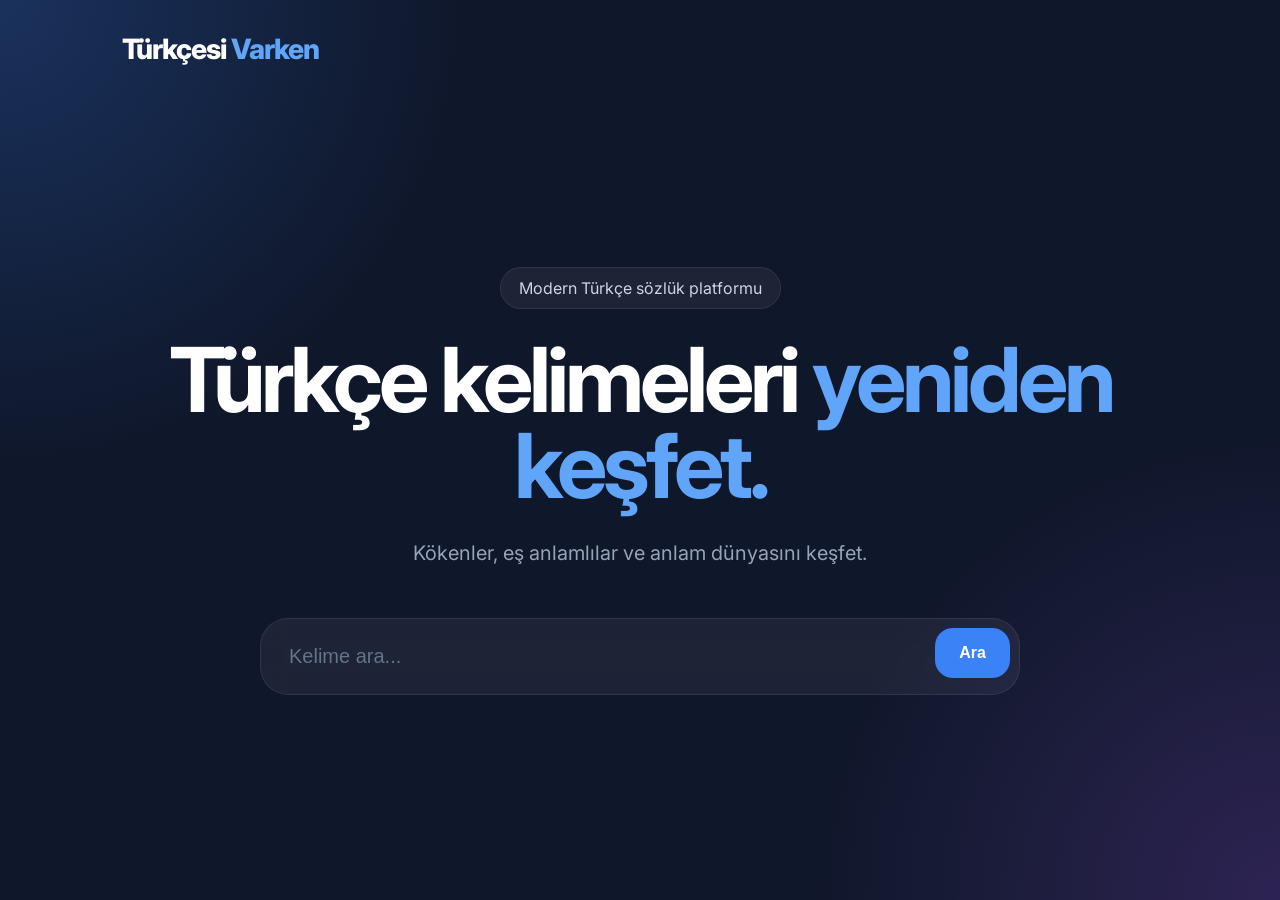
==== src/main/resources/static/index.html @ d7effc25 "Version 0.0.1" ====
<!DOCTYPE html>
<html lang="tr">
<head>
    <meta charset="UTF-8" />
    <meta name="viewport" content="width=device-width, initial-scale=1.0" />
    <title>Türkçesi Varken</title>

    <link rel="preconnect" href="https://fonts.googleapis.com">
    <link rel="preconnect" href="https://fonts.gstatic.com" crossorigin>

    <link
            href="https://fonts.googleapis.com/css2?family=Inter:wght@400;500;600;700;800&display=swap"
            rel="stylesheet"
    >

    <style>

        * {
            margin: 0;
            padding: 0;
            box-sizing: border-box;
        }

        body {
            font-family: 'Inter', sans-serif;
            background: #0f172a;
            color: white;
            min-height: 100vh;
        }

        .background {
            position: fixed;
            inset: 0;
            z-index: -1;

            background:
                    radial-gradient(circle at top left, rgba(59,130,246,0.25), transparent 30%),
                    radial-gradient(circle at bottom right, rgba(168,85,247,0.2), transparent 30%),
                    #0f172a;
        }

        .container {
            width: 100%;
            max-width: 1100px;
            margin: 0 auto;
            padding: 32px;
        }

        .navbar {
            margin-bottom: 100px;
        }

        .logo {
            font-size: 28px;
            font-weight: 800;
            letter-spacing: -1px;
        }

        .logo span {
            color: #60a5fa;
        }

        .hero {
            display: flex;
            flex-direction: column;
            align-items: center;
            justify-content: center;
            text-align: center;
            min-height: 70vh;
        }

        .badge {
            padding: 10px 18px;
            border-radius: 999px;
            background: rgba(255,255,255,0.06);
            border: 1px solid rgba(255,255,255,0.08);
            color: #cbd5e1;
            margin-bottom: 28px;
        }

        h1 {
            font-size: clamp(52px, 7vw, 92px);
            line-height: 0.95;
            letter-spacing: -4px;
            margin-bottom: 28px;
        }

        .highlight {
            color: #60a5fa;
        }

        .description {
            max-width: 720px;
            color: #94a3b8;
            font-size: 20px;
            line-height: 1.7;
            margin-bottom: 48px;
        }

        .search-wrapper {
            width: 100%;
            max-width: 760px;
            position: relative;
        }

        .search-box {
            width: 100%;
            border: none;
            outline: none;

            background: rgba(255,255,255,0.06);
            border: 1px solid rgba(255,255,255,0.08);

            border-radius: 28px;

            padding: 26px 180px 26px 28px;

            color: white;
            font-size: 20px;

            backdrop-filter: blur(12px);

            transition: 0.2s ease;
        }

        .search-box:focus {
            border-color: #60a5fa;
            box-shadow: 0 0 0 6px rgba(96,165,250,0.12);
        }

        .search-box::placeholder {
            color: #64748b;
        }

        .search-button {
            position: absolute;
            top: 10px;
            right: 10px;

            border: none;
            cursor: pointer;

            background: #3b82f6;
            color: white;

            padding: 16px 24px;

            border-radius: 18px;

            font-size: 16px;
            font-weight: 700;

            transition: 0.2s ease;
        }

        .search-button:hover {
            background: #2563eb;
        }

        .word-page {
            display: none;
            padding-top: 40px;
        }

        .back-button {
            display: inline-flex;
            margin-bottom: 24px;
            text-decoration: none;
            color: #94a3b8;
            font-weight: 600;
        }

        .word-card {
            background: rgba(255,255,255,0.05);
            border: 1px solid rgba(255,255,255,0.08);
            border-radius: 32px;
            padding: 42px;
            backdrop-filter: blur(14px);
        }

        .word-header {
            display: flex;
            justify-content: space-between;
            align-items: center;
            gap: 16px;
            flex-wrap: wrap;
            margin-bottom: 28px;
        }

        .word-title {
            font-size: 58px;
            font-weight: 800;
            letter-spacing: -2px;
        }

        .tdk-badge {
            padding: 10px 18px;
            border-radius: 999px;

            background: rgba(34,197,94,0.12);
            border: 1px solid rgba(34,197,94,0.3);

            color: #4ade80;
            font-weight: 700;
        }

        .word-definition {
            font-size: 22px;
            line-height: 1.8;
            color: #e2e8f0;
            margin-bottom: 36px;
        }

        .meta-grid {
            display: grid;
            grid-template-columns: repeat(auto-fit, minmax(220px, 1fr));
            gap: 20px;
            margin-bottom: 40px;
        }

        .meta-card {
            background: rgba(255,255,255,0.04);
            border: 1px solid rgba(255,255,255,0.06);
            border-radius: 22px;
            padding: 22px;
        }

        .meta-label {
            color: #64748b;
            font-size: 13px;
            text-transform: uppercase;
            letter-spacing: 1px;
            margin-bottom: 8px;
        }

        .meta-value {
            font-size: 18px;
            font-weight: 600;
        }

        .section {
            margin-top: 32px;
        }

        .section-title {
            font-size: 22px;
            margin-bottom: 18px;
        }

        .pill-list {
            display: flex;
            flex-direction: column;
            gap: 12px;
        }
        .pill {
            padding: 12px 18px;
            border-radius: 999px;

            background: rgba(255,255,255,0.06);
            border: 1px solid rgba(255,255,255,0.08);

            color: #e2e8f0;
            text-decoration: none;

            transition: 0.2s ease;
        }

        .pill:hover {
            background: rgba(96,165,250,0.15);
            border-color: rgba(96,165,250,0.4);
        }

        .empty-text {
            color: #64748b;
        }

        @media(max-width: 768px) {

            .container {
                padding: 24px;
            }

            h1 {
                letter-spacing: -2px;
            }

            .search-box {
                padding-right: 24px;
                font-size: 18px;
            }

            .search-button {
                position: static;
                width: 100%;
                margin-top: 14px;
            }

            .word-title {
                font-size: 42px;
            }

        }

    </style>
</head>
<body>

<div class="background"></div>

<div class="container">

    <div class="navbar">
        <div class="logo">
            Türkçesi <span>Varken</span>
        </div>
    </div>

    <!-- HOME -->

    <section class="hero" id="homePage">

        <div class="badge">
            Modern Türkçe sözlük platformu
        </div>

        <h1>
            Türkçe kelimeleri
            <span class="highlight">yeniden keşfet.</span>
        </h1>

        <p class="description">
            Kökenler, eş anlamlılar ve anlam dünyasını keşfet.
        </p>

        <div class="search-wrapper">

            <input
                    id="searchInput"
                    class="search-box"
                    type="text"
                    placeholder="Kelime ara..."
            />

            <button class="search-button" onclick="searchWord()">
                Ara
            </button>

        </div>

    </section>

    <!-- WORD PAGE -->

    <section class="word-page" id="wordPage">

        <a href="#" class="back-button" onclick="goHome()">
            ← Ana sayfaya dön
        </a>

        <div class="word-card">

            <div class="word-header">

                <div class="word-title" id="wordTitle">
                    beden
                </div>

                <div class="tdk-badge" id="tdkBadge">
                    ✓ TDK Onaylı
                </div>

            </div>

            <div class="word-definition" id="wordDefinition">
                İnsan vücudu.
            </div>

            <div class="meta-grid">

                <div class="meta-card">
                    <div class="meta-label">Köken</div>
                    <div class="meta-value" id="wordOrigin">Arapça</div>
                </div>

                <div class="meta-card">
                    <div class="meta-label">Kategori</div>
                    <div class="meta-value" id="wordCategory">Doğa</div>
                </div>

                <div class="meta-card">
                    <div class="meta-label">Puan</div>

                    <div class="meta-value" id="wordRating"></div>
                </div>

            </div>

            <div class="section">

                <div class="section-title">
                    Eş anlamlılar
                </div>

                <div class="pill-list" id="synonymList"></div>

            </div>

            <div class="section">

                <div class="section-title">
                    Benzer sözcükler
                </div>

                <div class="pill-list" id="similarList"></div>

            </div>

            <div class="section">

                <div class="section-title">
                    Notlar
                </div>

                <div
                        class="word-definition"
                        id="wordNotes"
                        style="font-size:18px; color:#cbd5e1; margin-bottom:0;"
                >
                    -
                </div>

            </div>

        </div>

    </section>

</div>

<script>

    async function searchWord() {

        const value = document
            .getElementById("searchInput")
            .value
            .trim()
            .toLowerCase();

        if (!value) {
            return;
        }

        await openWord(value);

    }

    async function openWord(slug) {

        try {

            const response = await fetch(`/words/${slug}`);

            if (!response.ok) {
                alert("Kelime bulunamadı.");
                return;
            }

            const word = await response.json();

            document.getElementById("homePage").style.display = "none";
            document.getElementById("wordPage").style.display = "block";

            document.getElementById("wordTitle").innerText =
                word.name;

            document.getElementById("wordDefinition").innerText =
                word.definition || "-";

            document.getElementById("wordOrigin").innerText =
                word.origin || "-";

            document.getElementById("wordCategory").innerText =
                word.category?.name || "Diğer";

            const rating = word.rating || 0;

            let stars = "";

            for (let i = 0; i < rating; i++) {
                stars += "⭐";
            }

            document.getElementById("wordRating").innerText =
                `${stars} (${rating}/5)`;

            document.getElementById("wordNotes").innerText =
                word.notes || "-";

            const tdkBadge =
                document.getElementById("tdkBadge");

            tdkBadge.style.display =
                word.tdk ? "inline-flex" : "none";

            // SYNONYMS

            const synonymList =
                document.getElementById("synonymList");

            synonymList.innerHTML = "";

            if (
                word.synonyms &&
                word.synonyms.length > 0
            ) {

                word.synonyms
                    .sort((a, b) => b.rating - a.rating)
                    .forEach(synonym => {

                        let synonymStars = "";

                        for (let i = 0; i < synonym.rating; i++) {
                            synonymStars += "⭐";
                        }

                        synonymList.innerHTML += `
                                <a
                                    href="#"
                                    class="pill"
                                    onclick="openWord('${synonym.slug}')"
                                >
                                    ${synonym.name} ${synonymStars}
                                </a>
                            `;

                    });

            } else {

                synonymList.innerHTML =
                    `<div class="empty-text">
                        Henüz eş anlamlı kelime eklenmedi.
                    </div>`;

            }

            // SIMILAR WORDS

            const similarList =
                document.getElementById("similarList");

            similarList.innerHTML = "";

            if (
                word.similarWords &&
                word.similarWords.length > 0
            ) {

                word.similarWords.forEach(similar => {

                    similarList.innerHTML += `
                        <a
                            href="#"
                            class="pill"
                            onclick="openWord('${similar.slug}')"
                        >
                            ${similar.name}
                        </a>
                    `;

                });

            } else {

                similarList.innerHTML =
                    `<div class="empty-text">
                        Henüz benzer sözcük eklenmedi.
                    </div>`;

            }

        } catch (e) {

            console.error(e);

            alert("Bir hata oluştu.");

        }

    }

    function goHome() {

        document.getElementById("homePage").style.display = "flex";

        document.getElementById("wordPage").style.display = "none";

    }

</script>

</body>
</html>
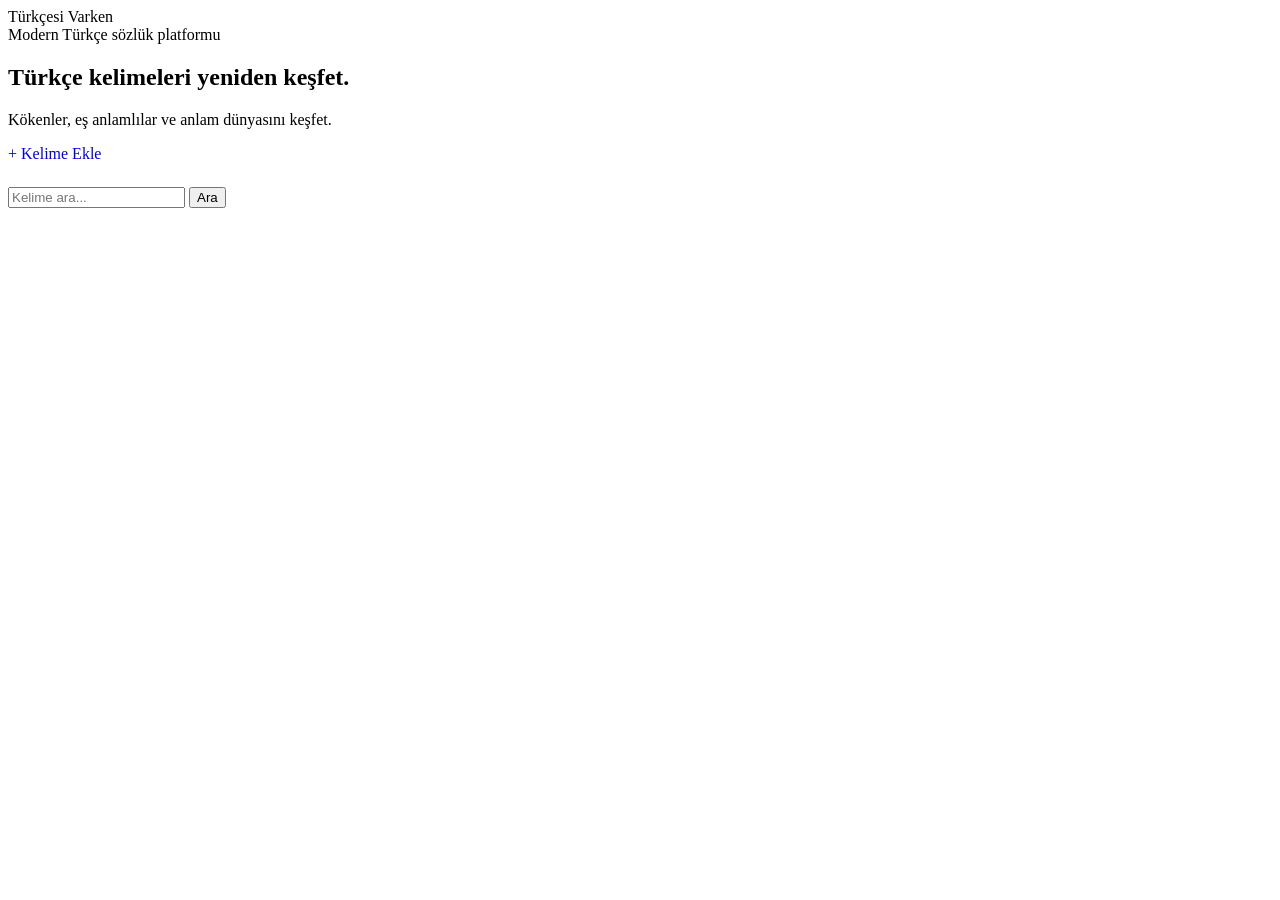
==== commit 6fd4bc7e: "CRUD operations" ====
--- a/src/main/resources/static/index.html
+++ b/src/main/resources/static/index.html
@@ -3,9 +3,13 @@
 <head>
     <meta charset="UTF-8" />
     <meta name="viewport" content="width=device-width, initial-scale=1.0" />
+
     <title>Türkçesi Varken</title>
 
+    <link rel="stylesheet" href="/css/style.css">
+
     <link rel="preconnect" href="https://fonts.googleapis.com">
+
     <link rel="preconnect" href="https://fonts.gstatic.com" crossorigin>
 
     <link
@@ -13,295 +17,6 @@
             rel="stylesheet"
     >
 
-    <style>
-
-        * {
-            margin: 0;
-            padding: 0;
-            box-sizing: border-box;
-        }
-
-        body {
-            font-family: 'Inter', sans-serif;
-            background: #0f172a;
-            color: white;
-            min-height: 100vh;
-        }
-
-        .background {
-            position: fixed;
-            inset: 0;
-            z-index: -1;
-
-            background:
-                    radial-gradient(circle at top left, rgba(59,130,246,0.25), transparent 30%),
-                    radial-gradient(circle at bottom right, rgba(168,85,247,0.2), transparent 30%),
-                    #0f172a;
-        }
-
-        .container {
-            width: 100%;
-            max-width: 1100px;
-            margin: 0 auto;
-            padding: 32px;
-        }
-
-        .navbar {
-            margin-bottom: 100px;
-        }
-
-        .logo {
-            font-size: 28px;
-            font-weight: 800;
-            letter-spacing: -1px;
-        }
-
-        .logo span {
-            color: #60a5fa;
-        }
-
-        .hero {
-            display: flex;
-            flex-direction: column;
-            align-items: center;
-            justify-content: center;
-            text-align: center;
-            min-height: 70vh;
-        }
-
-        .badge {
-            padding: 10px 18px;
-            border-radius: 999px;
-            background: rgba(255,255,255,0.06);
-            border: 1px solid rgba(255,255,255,0.08);
-            color: #cbd5e1;
-            margin-bottom: 28px;
-        }
-
-        h1 {
-            font-size: clamp(52px, 7vw, 92px);
-            line-height: 0.95;
-            letter-spacing: -4px;
-            margin-bottom: 28px;
-        }
-
-        .highlight {
-            color: #60a5fa;
-        }
-
-        .description {
-            max-width: 720px;
-            color: #94a3b8;
-            font-size: 20px;
-            line-height: 1.7;
-            margin-bottom: 48px;
-        }
-
-        .search-wrapper {
-            width: 100%;
-            max-width: 760px;
-            position: relative;
-        }
-
-        .search-box {
-            width: 100%;
-            border: none;
-            outline: none;
-
-            background: rgba(255,255,255,0.06);
-            border: 1px solid rgba(255,255,255,0.08);
-
-            border-radius: 28px;
-
-            padding: 26px 180px 26px 28px;
-
-            color: white;
-            font-size: 20px;
-
-            backdrop-filter: blur(12px);
-
-            transition: 0.2s ease;
-        }
-
-        .search-box:focus {
-            border-color: #60a5fa;
-            box-shadow: 0 0 0 6px rgba(96,165,250,0.12);
-        }
-
-        .search-box::placeholder {
-            color: #64748b;
-        }
-
-        .search-button {
-            position: absolute;
-            top: 10px;
-            right: 10px;
-
-            border: none;
-            cursor: pointer;
-
-            background: #3b82f6;
-            color: white;
-
-            padding: 16px 24px;
-
-            border-radius: 18px;
-
-            font-size: 16px;
-            font-weight: 700;
-
-            transition: 0.2s ease;
-        }
-
-        .search-button:hover {
-            background: #2563eb;
-        }
-
-        .word-page {
-            display: none;
-            padding-top: 40px;
-        }
-
-        .back-button {
-            display: inline-flex;
-            margin-bottom: 24px;
-            text-decoration: none;
-            color: #94a3b8;
-            font-weight: 600;
-        }
-
-        .word-card {
-            background: rgba(255,255,255,0.05);
-            border: 1px solid rgba(255,255,255,0.08);
-            border-radius: 32px;
-            padding: 42px;
-            backdrop-filter: blur(14px);
-        }
-
-        .word-header {
-            display: flex;
-            justify-content: space-between;
-            align-items: center;
-            gap: 16px;
-            flex-wrap: wrap;
-            margin-bottom: 28px;
-        }
-
-        .word-title {
-            font-size: 58px;
-            font-weight: 800;
-            letter-spacing: -2px;
-        }
-
-        .tdk-badge {
-            padding: 10px 18px;
-            border-radius: 999px;
-
-            background: rgba(34,197,94,0.12);
-            border: 1px solid rgba(34,197,94,0.3);
-
-            color: #4ade80;
-            font-weight: 700;
-        }
-
-        .word-definition {
-            font-size: 22px;
-            line-height: 1.8;
-            color: #e2e8f0;
-            margin-bottom: 36px;
-        }
-
-        .meta-grid {
-            display: grid;
-            grid-template-columns: repeat(auto-fit, minmax(220px, 1fr));
-            gap: 20px;
-            margin-bottom: 40px;
-        }
-
-        .meta-card {
-            background: rgba(255,255,255,0.04);
-            border: 1px solid rgba(255,255,255,0.06);
-            border-radius: 22px;
-            padding: 22px;
-        }
-
-        .meta-label {
-            color: #64748b;
-            font-size: 13px;
-            text-transform: uppercase;
-            letter-spacing: 1px;
-            margin-bottom: 8px;
-        }
-
-        .meta-value {
-            font-size: 18px;
-            font-weight: 600;
-        }
-
-        .section {
-            margin-top: 32px;
-        }
-
-        .section-title {
-            font-size: 22px;
-            margin-bottom: 18px;
-        }
-
-        .pill-list {
-            display: flex;
-            flex-direction: column;
-            gap: 12px;
-        }
-        .pill {
-            padding: 12px 18px;
-            border-radius: 999px;
-
-            background: rgba(255,255,255,0.06);
-            border: 1px solid rgba(255,255,255,0.08);
-
-            color: #e2e8f0;
-            text-decoration: none;
-
-            transition: 0.2s ease;
-        }
-
-        .pill:hover {
-            background: rgba(96,165,250,0.15);
-            border-color: rgba(96,165,250,0.4);
-        }
-
-        .empty-text {
-            color: #64748b;
-        }
-
-        @media(max-width: 768px) {
-
-            .container {
-                padding: 24px;
-            }
-
-            h1 {
-                letter-spacing: -2px;
-            }
-
-            .search-box {
-                padding-right: 24px;
-                font-size: 18px;
-            }
-
-            .search-button {
-                position: static;
-                width: 100%;
-                margin-top: 14px;
-            }
-
-            .word-title {
-                font-size: 42px;
-            }
-
-        }
-
-    </style>
 </head>
 <body>
 
@@ -310,14 +25,14 @@
 <div class="container">
 
     <div class="navbar">
+
         <div class="logo">
             Türkçesi <span>Varken</span>
         </div>
+
     </div>
 
-    <!-- HOME -->
-
-    <section class="hero" id="homePage">
+    <section class="hero">
 
         <div class="badge">
             Modern Türkçe sözlük platformu
@@ -325,23 +40,47 @@
 
         <h1>
             Türkçe kelimeleri
-            <span class="highlight">yeniden keşfet.</span>
+            <span class="highlight">
+                yeniden keşfet.
+            </span>
         </h1>
 
         <p class="description">
             Kökenler, eş anlamlılar ve anlam dünyasını keşfet.
         </p>
 
+        <a
+                href="/admin/create.html"
+
+                class="search-button"
+
+                style="
+                    position:static;
+                    text-decoration:none;
+                    display:inline-flex;
+                    margin-bottom:24px;
+                "
+        >
+            + Kelime Ekle
+        </a>
+
         <div class="search-wrapper">
 
             <input
                     id="searchInput"
+
                     class="search-box"
+
                     type="text"
+
                     placeholder="Kelime ara..."
             />
 
-            <button class="search-button" onclick="searchWord()">
+            <button
+                    class="search-button"
+
+                    onclick="searchWord()"
+            >
                 Ara
             </button>
 
@@ -349,257 +88,10 @@
 
     </section>
 
-    <!-- WORD PAGE -->
-
-    <section class="word-page" id="wordPage">
-
-        <a href="#" class="back-button" onclick="goHome()">
-            ← Ana sayfaya dön
-        </a>
-
-        <div class="word-card">
-
-            <div class="word-header">
-
-                <div class="word-title" id="wordTitle">
-                    beden
-                </div>
-
-                <div class="tdk-badge" id="tdkBadge">
-                    ✓ TDK Onaylı
-                </div>
-
-            </div>
-
-            <div class="word-definition" id="wordDefinition">
-                İnsan vücudu.
-            </div>
-
-            <div class="meta-grid">
-
-                <div class="meta-card">
-                    <div class="meta-label">Köken</div>
-                    <div class="meta-value" id="wordOrigin">Arapça</div>
-                </div>
-
-                <div class="meta-card">
-                    <div class="meta-label">Kategori</div>
-                    <div class="meta-value" id="wordCategory">Doğa</div>
-                </div>
-
-                <div class="meta-card">
-                    <div class="meta-label">Puan</div>
-
-                    <div class="meta-value" id="wordRating"></div>
-                </div>
-
-            </div>
-
-            <div class="section">
-
-                <div class="section-title">
-                    Eş anlamlılar
-                </div>
-
-                <div class="pill-list" id="synonymList"></div>
-
-            </div>
-
-            <div class="section">
-
-                <div class="section-title">
-                    Benzer sözcükler
-                </div>
-
-                <div class="pill-list" id="similarList"></div>
-
-            </div>
-
-            <div class="section">
-
-                <div class="section-title">
-                    Notlar
-                </div>
-
-                <div
-                        class="word-definition"
-                        id="wordNotes"
-                        style="font-size:18px; color:#cbd5e1; margin-bottom:0;"
-                >
-                    -
-                </div>
-
-            </div>
-
-        </div>
-
-    </section>
-
 </div>
 
-<script>
-
-    async function searchWord() {
-
-        const value = document
-            .getElementById("searchInput")
-            .value
-            .trim()
-            .toLowerCase();
-
-        if (!value) {
-            return;
-        }
-
-        await openWord(value);
-
-    }
-
-    async function openWord(slug) {
-
-        try {
-
-            const response = await fetch(`/words/${slug}`);
-
-            if (!response.ok) {
-                alert("Kelime bulunamadı.");
-                return;
-            }
-
-            const word = await response.json();
-
-            document.getElementById("homePage").style.display = "none";
-            document.getElementById("wordPage").style.display = "block";
-
-            document.getElementById("wordTitle").innerText =
-                word.name;
-
-            document.getElementById("wordDefinition").innerText =
-                word.definition || "-";
-
-            document.getElementById("wordOrigin").innerText =
-                word.origin || "-";
-
-            document.getElementById("wordCategory").innerText =
-                word.category?.name || "Diğer";
-
-            const rating = word.rating || 0;
-
-            let stars = "";
-
-            for (let i = 0; i < rating; i++) {
-                stars += "⭐";
-            }
-
-            document.getElementById("wordRating").innerText =
-                `${stars} (${rating}/5)`;
-
-            document.getElementById("wordNotes").innerText =
-                word.notes || "-";
-
-            const tdkBadge =
-                document.getElementById("tdkBadge");
-
-            tdkBadge.style.display =
-                word.tdk ? "inline-flex" : "none";
-
-            // SYNONYMS
-
-            const synonymList =
-                document.getElementById("synonymList");
-
-            synonymList.innerHTML = "";
-
-            if (
-                word.synonyms &&
-                word.synonyms.length > 0
-            ) {
-
-                word.synonyms
-                    .sort((a, b) => b.rating - a.rating)
-                    .forEach(synonym => {
-
-                        let synonymStars = "";
-
-                        for (let i = 0; i < synonym.rating; i++) {
-                            synonymStars += "⭐";
-                        }
-
-                        synonymList.innerHTML += `
-                                <a
-                                    href="#"
-                                    class="pill"
-                                    onclick="openWord('${synonym.slug}')"
-                                >
-                                    ${synonym.name} ${synonymStars}
-                                </a>
-                            `;
-
-                    });
-
-            } else {
-
-                synonymList.innerHTML =
-                    `<div class="empty-text">
-                        Henüz eş anlamlı kelime eklenmedi.
-                    </div>`;
-
-            }
-
-            // SIMILAR WORDS
-
-            const similarList =
-                document.getElementById("similarList");
-
-            similarList.innerHTML = "";
-
-            if (
-                word.similarWords &&
-                word.similarWords.length > 0
-            ) {
-
-                word.similarWords.forEach(similar => {
-
-                    similarList.innerHTML += `
-                        <a
-                            href="#"
-                            class="pill"
-                            onclick="openWord('${similar.slug}')"
-                        >
-                            ${similar.name}
-                        </a>
-                    `;
-
-                });
-
-            } else {
-
-                similarList.innerHTML =
-                    `<div class="empty-text">
-                        Henüz benzer sözcük eklenmedi.
-                    </div>`;
-
-            }
-
-        } catch (e) {
-
-            console.error(e);
-
-            alert("Bir hata oluştu.");
-
-        }
-
-    }
-
-    function goHome() {
-
-        document.getElementById("homePage").style.display = "flex";
-
-        document.getElementById("wordPage").style.display = "none";
-
-    }
-
-</script>
+<script src="/js/api.js"></script>
+<script src="/js/app.js"></script>
 
 </body>
 </html>
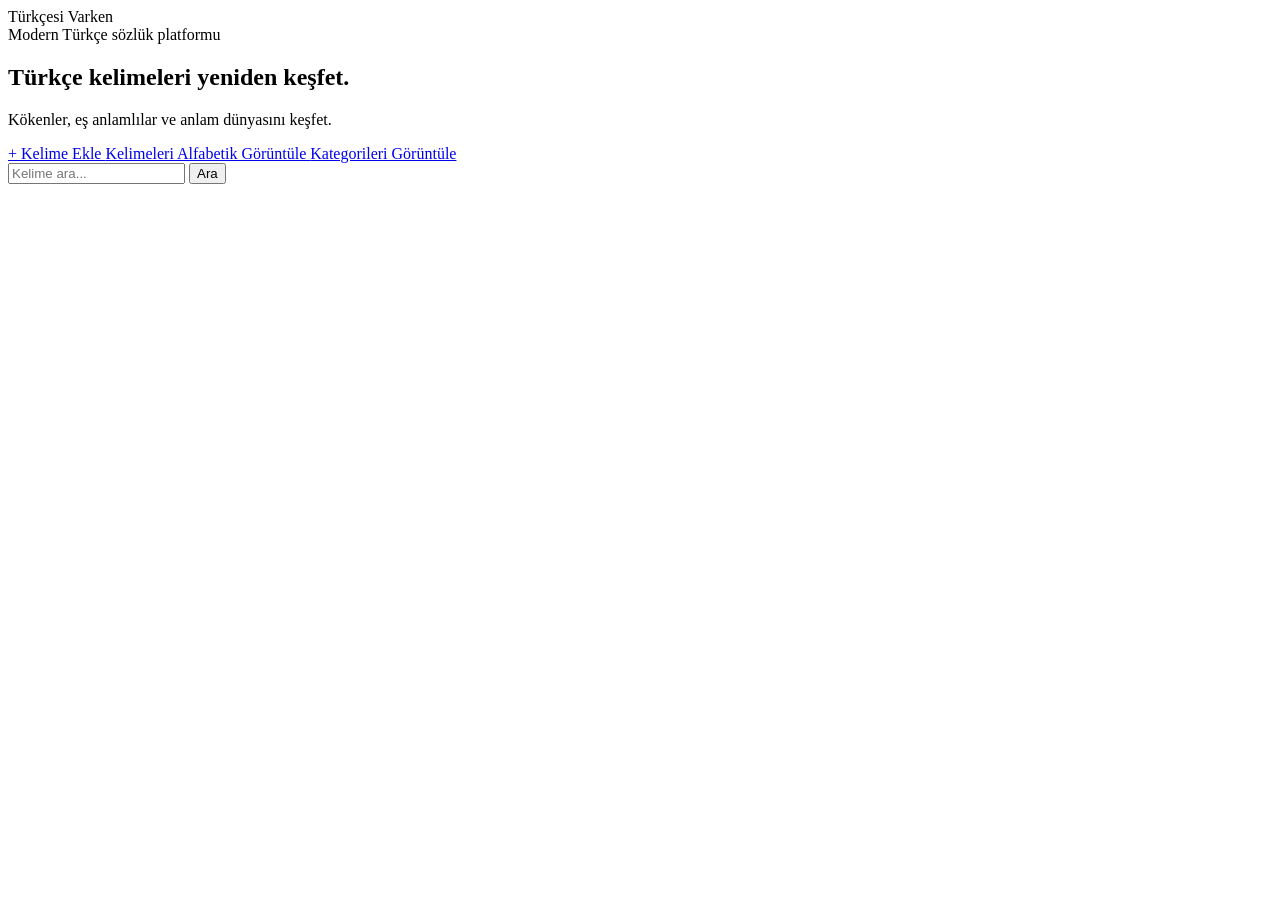
==== commit d3fec28d: "Version 0.1.0: Implemented categories." ====
--- a/src/main/resources/static/index.html
+++ b/src/main/resources/static/index.html
@@ -49,20 +49,30 @@
             Kökenler, eş anlamlılar ve anlam dünyasını keşfet.
         </p>
 
-        <a
-                href="/admin/create.html"
+        <div class="hero-actions">
 
-                class="search-button"
+            <a
+                    href="/admin/create.html"
+                    class="action-button"
+            >
+                + Kelime Ekle
+            </a>
 
-                style="
-                    position:static;
-                    text-decoration:none;
-                    display:inline-flex;
-                    margin-bottom:24px;
-                "
-        >
-            + Kelime Ekle
-        </a>
+            <a
+                    href="/words.html"
+                    class="action-button action-button-secondary"
+            >
+                Kelimeleri Alfabetik Görüntüle
+            </a>
+
+            <a
+                    href="/categories.html"
+                    class="action-button action-button-secondary"
+            >
+                Kategorileri Görüntüle
+            </a>
+
+        </div>
 
         <div class="search-wrapper">
 
@@ -74,6 +84,12 @@
                     type="text"
 
                     placeholder="Kelime ara..."
+
+                    autocomplete="off"
+
+                    oninput="searchExistingWords()"
+
+                    onkeydown="handleSearchKeydown(event)"
             />
 
             <button
@@ -83,6 +99,12 @@
             >
                 Ara
             </button>
+
+            <div
+                    id="searchResults"
+
+                    class="search-results"
+            ></div>
 
         </div>
 
@@ -94,4 +116,4 @@
 <script src="/js/app.js"></script>
 
 </body>
-</html>+</html>
